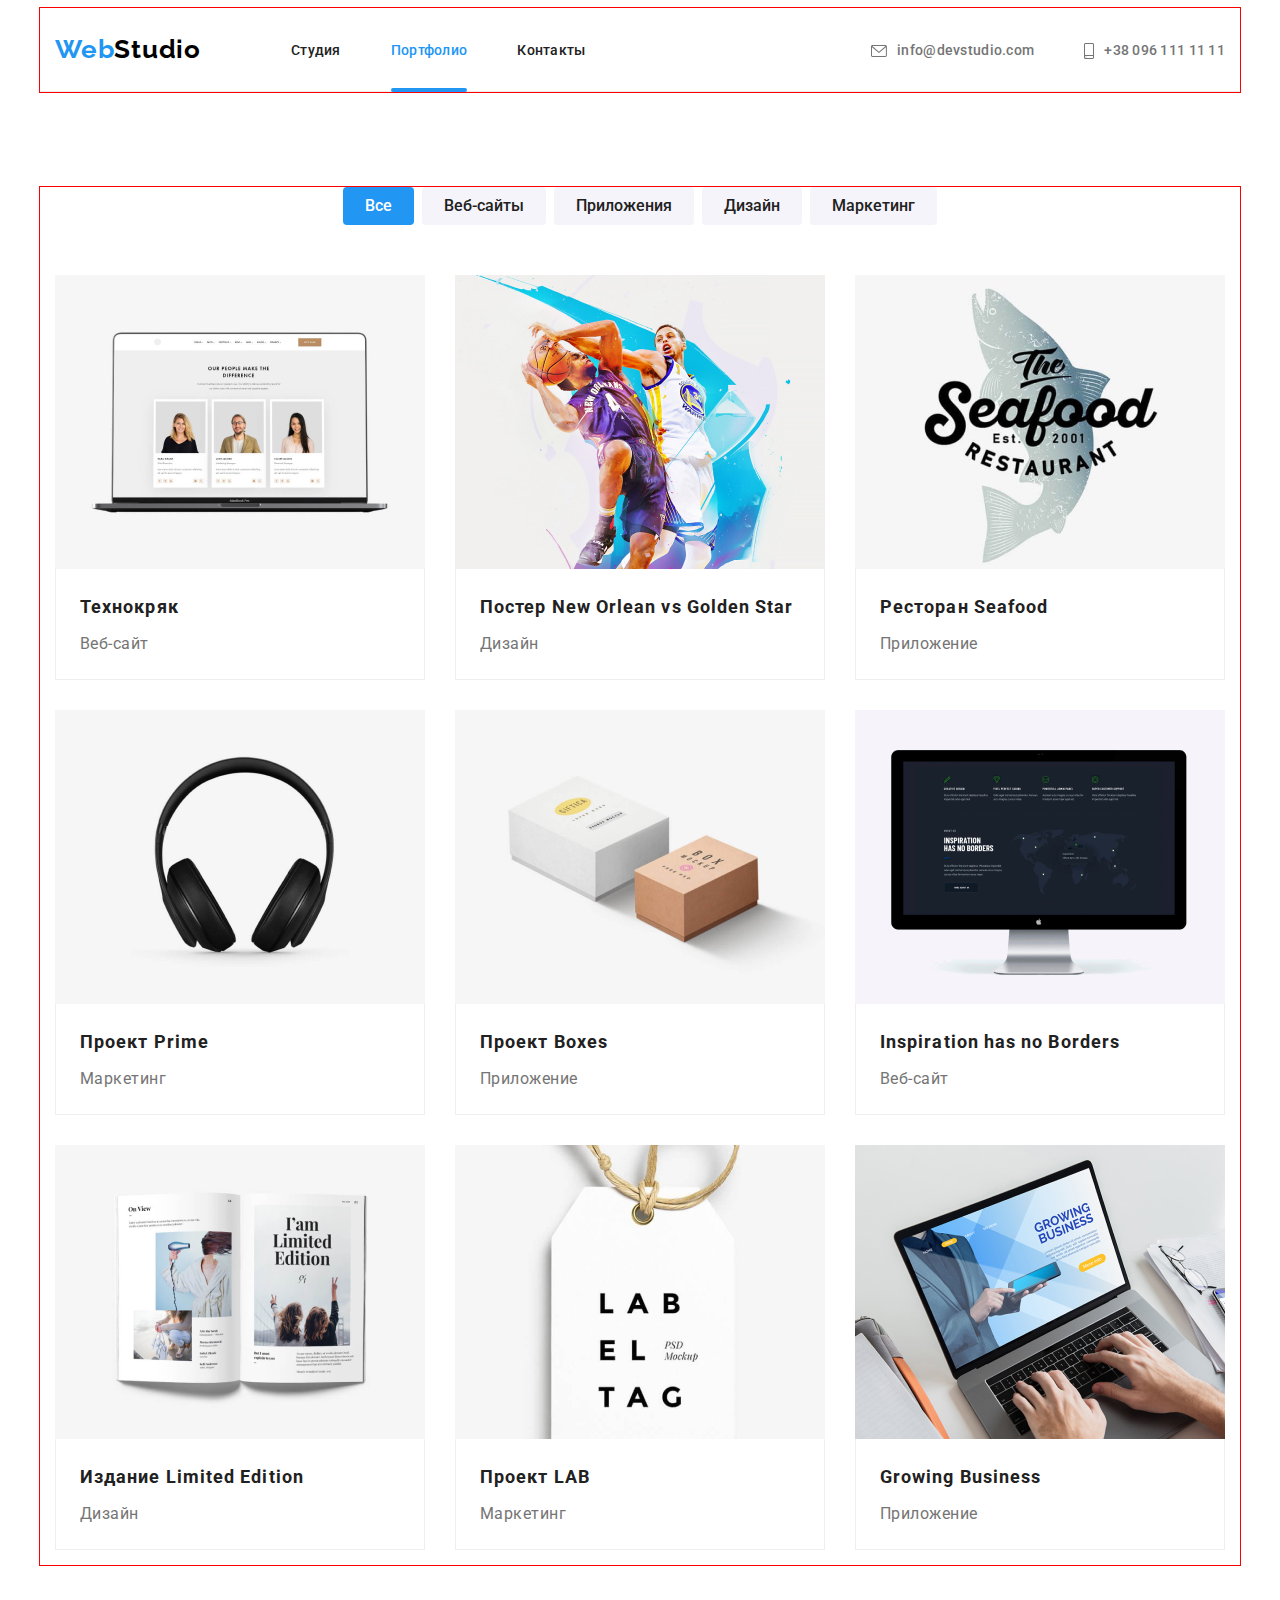
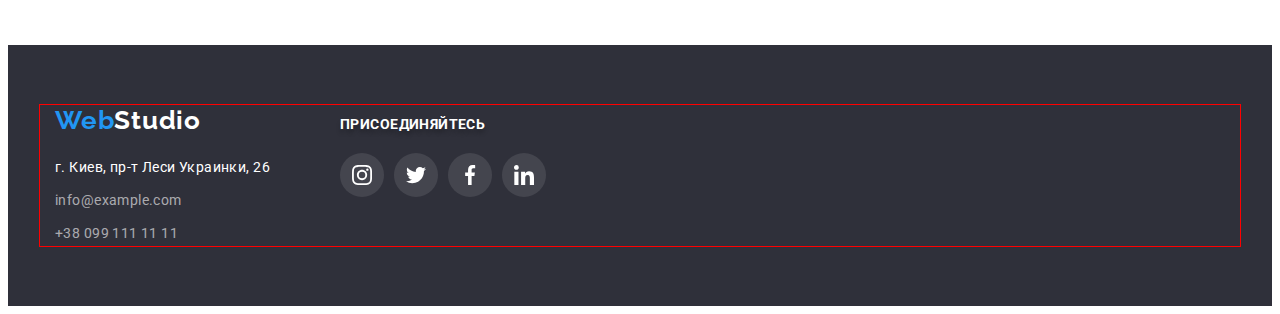
==== portfolio.html @ a7f14772 "Initial commit" ====
<!DOCTYPE html>
<html lang="ru">
  <head>
    <meta charset="UTF-8" />
    <meta http-equiv="X-UA-Compatible" content="IE=edge" />
    <meta name="viewport" content="width=device-width, initial-scale=1.0" />
    <title>Portfolio</title>
    <link rel="preconnect" href="https://fonts.googleapis.com" />
    <link rel="preconnect" href="https://fonts.gstatic.com" crossorigin />
    <link
      href="https://fonts.googleapis.com/css2?family=Raleway:wght@700&family=Roboto:wght@400;500;700;900&display=swap"
      rel="stylesheet"
    />
    <link rel="stylesheet" href="./css/styles.css" />
  </head>

  <body>
    <!-- heder -->

    <header>
      <section class="container section-flex heder-container heder-border-portfolio">
        <nav class="heder-nav section-flex">
          <a class="logo-web logo-heder link" href="./index.html"
            >Web<span class="logo-studio">Studio</span></a
          >
          <ul class="list section-flex heder-padding-one">
            <li class="heder-list-item">
              <a class="heder-link link" href="./index.html">Студия</a>
            </li>
            <li class="heder-list-item">
              <a class="heder-link link current" href="./portfolio.html">Портфолио</a>
            </li>
            <li class="heder-list-item">
              <a class="heder-link link" href="./index.html">Контакты</a>
            </li>
          </ul>
        </nav>

        <ul class="section-flex list heder-group heder-padding-one">
          <li class="heder-group-item">
            <a class="heder-contact link" href="mailito:info@devstudio.com"
              ><svg class="mail-svg" width="16" height="12">
                <use href="./images/icons.svg#icon-mail"></use></svg
              >info@devstudio.com</a
            >
          </li>
          <li class="heder-group-item">
            <a class="heder-contact link" href="tel:+380961111111"
              ><svg class="phone-svg" width="10" height="16">
                <use href="./images/icons.svg#icon-phone"></use></svg
              >+38 096 111 11 11</a
            >
          </li>
        </ul>
      </section>
    </header>

    <!-- main -->

    <main>
      <!-- portfolio -->

      <section class="section">
        <div class="container">
          <h1 class="visually-hidden">Портфолио</h1>

          <ul class="list section-flex btn-portfolio-container">
            <li class="btn-portfolio-right">
              <button class="btn btn-portfolio btn-colored" type="button">Все</button>
            </li>
            <li class="btn-portfolio-right">
              <button class="btn btn-portfolio" type="button">Веб-сайты</button>
            </li>
            <li class="btn-portfolio-right">
              <button class="btn btn-portfolio" type="button">Приложения</button>
            </li>
            <li class="btn-portfolio-right">
              <button class="btn btn-portfolio" type="button">Дизайн</button>
            </li>
            <li class="btn-portfolio-right">
              <button class="btn btn-portfolio" type="button">Маркетинг</button>
            </li>
          </ul>

          <ul class="list card-set">
            <li class="card-set-item">
              <a class="link card-border" href="">
                <div class="card-set-blur">
                  <img
                    class="portfolio-pic img"
                    src="./images/hw-2-01.jpg"
                    alt="Работающий ноутбук "
                    width="370"
                    height="294"
                  />
                  <div class="portfolio-overlay">
                    <p class="portfolio-dcrptn">
                      Ресурс предлагает комплексные предложения с разным уровнем функционала и
                      сервисов. Все это позволит посетителю получить исчерпывающие сведения о
                      компании или частном лице.
                    </p>
                  </div>
                </div>
                <div class="portfolio-border">
                  <h2 class="portfolio-h2-style">Технокряк</h2>
                  <p class="pottfolio-p-style">Веб-сайт</p>
                </div>
              </a>
            </li>

            <li class="card-set-item">
              <a class="link card-border" href="">
                <img
                  class="portfolio-pic img"
                  src="./images/hw-2-02.jpg"
                  alt="Два баскетболиста в борьбе за мячь Работающий ноутбук "
                  width="370"
                  height="294"
                />

                <div class="portfolio-border">
                  <h2 class="portfolio-h2-style">Постер New Orlean vs Golden Star</h2>
                  <p class="pottfolio-p-style">Дизайн</p>
                </div>
              </a>
            </li>

            <li class="card-set-item">
              <a class="link card-border" href="">
                <img
                  class="portfolio-pic img"
                  src="./images/hw-2-03.jpg"
                  alt="Логотип ресторана"
                  width="370"
                  height="294"
                />
                <div class="portfolio-border">
                  <h2 class="portfolio-h2-style">Ресторан Seafood</h2>
                  <p class="pottfolio-p-style">Приложение</p>
                  <span class="visually-hidden">Приложения</span>
                </div>
              </a>
            </li>

            <li class="card-set-item">
              <a class="link card-border" href="">
                <img
                  class="portfolio-pic img"
                  src="./images/hw-2-04.jpg"
                  alt="Изображение наушников"
                  width="370"
                  height="294"
                />
                <div class="portfolio-border">
                  <h2 class="portfolio-h2-style">Проект Prime</h2>
                  <p class="pottfolio-p-style">Маркетинг</p>
                  <span class="visually-hidden">Маркетинг</span>
                </div>
              </a>
            </li>

            <li class="card-set-item">
              <a class="link card-border" href="">
                <img
                  class="portfolio-pic img"
                  src="./images/hw-2-05.jpg"
                  alt="Изображение двух коробок"
                  width="370"
                  height="294"
                />
                <div class="portfolio-border">
                  <h2 class="portfolio-h2-style">Проект Boxes</h2>
                  <p class="pottfolio-p-style">Приложение</p>
                  <span class="visually-hidden">Приложения</span>
                </div>
              </a>
            </li>

            <li class="card-set-item">
              <a class="link card-border" href="">
                <img
                  class="portfolio-pic img"
                  src="./images/hw-2-06.jpg"
                  alt="Монитор Aplle"
                  width="370"
                  height="294"
                />
                <div class="portfolio-border">
                  <h2 lang="en" class="portfolio-h2-style">Inspiration has no Borders</h2>
                  <p class="pottfolio-p-style">Веб-сайт</p>
                  <span class="visually-hidden">Веб-сайты</span>
                </div>
              </a>
            </li>

            <li class="card-set-item">
              <a class="link card-border" href="">
                <img
                  class="portfolio-pic img"
                  src="./images/hw-2-07.jpg"
                  alt="Разворот журнала"
                  width="370"
                  height="294"
                />
                <div class="portfolio-border">
                  <h2 class="portfolio-h2-style">Издание Limited Edition</h2>
                  <p class="pottfolio-p-style">Дизайн</p>
                  <span class="visually-hidden">Дизайн</span>
                </div>
              </a>
            </li>

            <li class="card-set-item">
              <a class="link card-border" href="">
                <img
                  class="portfolio-pic img"
                  src="./images/hw-2-08.jpg"
                  alt="Изображение этикетки LAB"
                  width="370"
                  height="294"
                />
                <div class="portfolio-border">
                  <h2 class="portfolio-h2-style">Проект LAB</h2>
                  <p class="pottfolio-p-style">Маркетинг</p>
                  <span class="visually-hidden">Маркетинг</span>
                </div>
              </a>
            </li>

            <li class="card-set-item">
              <a class="link card-border" href="">
                <img
                  class="portfolio-pic img"
                  src="./images/hw-2-09.jpg"
                  alt="Работа в приложении Growing Business на ноутбуке"
                  width="370"
                  height="294"
                />
                <div class="portfolio-border">
                  <h2 lang="en" class="portfolio-h2-style">Growing Business</h2>
                  <p class="pottfolio-p-style">Приложение</p>
                  <span class="visually-hidden">Приложения</span>
                </div>
              </a>
            </li>
          </ul>
        </div>
      </section>
    </main>

    <!-- footer -->

    <footer class="footer-background">
      <div class="container section-flex footer-address-flex">
        <div class="footer-adress-contact">
          <div class="footer-logo">
            <a class="logo-web link" href="./index.html"
              >Web<span class="footer-logo-studio">Studio</span></a
            >
          </div>

          <ul class="list">
            <li class="address-item">
              <address>
                <a
                  class="footer-address link"
                  href="https://goo.gl/maps/yNYyYPv2zE2rzLxP9"
                  target="_blank"
                  rel="noopener noreferrer"
                  >г. Киев, пр-т Леси Украинки, 26</a
                >
              </address>
            </li>
            <li class="address-item">
              <a class="footer-contact link" href="mailito:info@example.com">info@example.com</a>
            </li>
            <li class="address-item">
              <a class="footer-contact link" href="tel:+380991111111">+38 099 111 11 11</a>
            </li>
          </ul>
        </div>

        <div class="footer-media">
          <h3 class="footer-h3">присоединяйтесь</h3>

          <ul class="footer-media-list list">
            <li class="footer-media-item">
              <a
                class="footer-media-link link"
                href=""
                target="_blank"
                rel="noopener noreferrer"
                aria-label="instagram"
              >
                <svg class="footer-media-icon" width="20" height="20">
                  <use href="./images/icons.svg#icon-instagram-01"></use></svg
              ></a>
            </li>
            <li class="footer-media-item">
              <a
                class="footer-media-link link"
                href=""
                target="_blank"
                rel="noopener noreferrer"
                aria-label="twitter"
              >
                <svg class="footer-media-icon" width="20" height="20">
                  <use href="./images/icons.svg#icon-twitter-02"></use></svg
              ></a>
            </li>
            <li class="footer-media-item">
              <a
                class="footer-media-link link"
                href=""
                target="_blank"
                rel="noopener noreferrer"
                aria-label="facebook"
              >
                <svg class="footer-media-icon" width="20" height="20">
                  <use href="./images/icons.svg#icon-facebook-03"></use></svg
              ></a>
            </li>
            <li class="footer-media-item">
              <a
                class="footer-media-link link"
                href=""
                target="_blank"
                rel="noopener noreferrer"
                aria-label="linkedin"
              >
                <svg class="footer-media-icon" width="20" height="20">
                  <use href="./images/icons.svg#icon-linkedin-04"></use></svg
              ></a>
            </li>
          </ul>
        </div>
      </div>
    </footer>
  </body>
</html>
---- css/styles.css ----
:root { 

/* fonts */

--main-font: "Roboto", sans-serif;
--secondary-font: "Raleway";

   


/* text color */

--accent-txt-color: #2196F3;
--txt-black: #000000;
--txt-white: #FFFFFF;
--txt-deep-grey: #212121;
--txt-light-gray: #F5F4FA;
--txt-gray: #757575 ;
--txt-gray-glass: rgba(255, 255, 255, 0.6);

/* bg color */

--heder-footer: #2F303A;

/* others */

--items: 3;
--indent: 30px;

--anmtn-slow: 250ms cubic-bezier(0.4, 0, 0.2, 1);
    
}

body
 {
    font-family: var(--main-font);
    font-size: 16px;
    letter-spacing: 0.03em;
    color: var(--txt-gray);
    background-color: #FFFFFF;
}

/* resrt */

html {
    box-sizing: border-box;
}

*,
*::after,
*::before {
    box-sizing: inherit;
}
h1,
h2,
h3,
h4,
p,
img {
    margin: 0;
}


 

.img {
    display: block;
    max-width: 100%;
    margin: 0;
    height: auto;
    
}


/* comon styles start */

.no-scroll {
    overflow: hidden;
}


.section {
    padding-top: 95px;
    padding-bottom: 95px;
}

.container {
    width: 1200px;
    padding-left: 15px;
    padding-right: 15px;
    margin-left: auto;
    margin-right: auto;
    outline: 1px solid red;
}

.section-flex {
    display: flex;
}

.visually-hidden {
    position: absolute;
    width: 1px;
    height: 1px;
    margin: -1px;
    border: 0;
    padding: 0;

    white-space: nowrap;
    clip-path: inset(100%);
    clip: rect(0 0 0 0);
    overflow: hidden;
}

.link {
    text-decoration: none;
}

.list {
    list-style: none;
    margin: 0;
    padding: 0;
}
 
.logo-web {
    font-family: var(--secondary-font);
    font-weight: 700;
    font-size: 26px;
    line-height: 1.19;
    letter-spacing: 0.03em;
    color: var(--accent-txt-color)}

.btn {
    font-size: 16px;
    text-align: center;
    cursor: pointer;
    border-radius: 4px;
    border: 0px;
}
 

/* сетка flex */

.card-set {
    display: flex;
    flex-wrap: wrap;
    margin: calc((-1 * var(--indent)) / 2);
}

.card-set-item {
    flex-basis: calc((100% - (var(--indent)) * var(--items)) / var(--items));
    margin: calc((var(--indent)) / 2);
}


/* comon styles end */




/* heder */

.heder-container {
    align-items: center;
    }
    
.heder-border-one {
    border-bottom: 1px solid #ECECEC;
    margin-bottom: 5px;
    }

.heder-border-portfolio {
    border-bottom: 1px solid #ECECEC;
    
   
    
}
   

.heder-nav {
    align-items: center;
}

.logo-heder {
    margin-right: 90px;

}

.logo-studio {
    color: var(--txt-black);}



.heder-list-item:not(:last-child) {
    margin-right: 50px;}


.heder-link {   
    font-weight: 500;
    font-size: 14px;
    line-height: 1.14;
    letter-spacing: 0.02em;
    color: var(--txt-deep-grey);
    padding-top: 32px;
    padding-bottom: 32px;
    transition: color, var(--anmtn-slow)
    
}

.current {
    position: relative;
    
}



.current:after {
 content: "";
 position: absolute;
 left: 0;
 width: 100%;
 height: 4px;
 background-color: var(--accent-txt-color);
 border-radius: 2px;
 bottom: -2px;
 
}

.heder-padding-one {
    
    padding-top: 32px;
    padding-bottom: 32px;
}

.heder-padding-portfolio {
    padding-top: 32px;
    padding-bottom: 31px;}

.heder-group  { 
    
    margin-left: auto;
    }
.heder-group-item:not(:last-child) {
    margin-right:  50px;
}

.heder-contact {
    font-weight: 500;
    font-size: 14px;
    line-height: 1.14;
    letter-spacing: 0.02em;
    color: var(--txt-gray);
    transition: color, var(--anmtn-slow)
    }

.heder-contact:hover,
.heder-contact:focus,
.heder-link:hover,
.heder-link:focus,
.mail-svg:hover,
.phone-svg:hover,
.mail-svg:focus,
.phone-svg:focus,
.current {color: var(--accent-txt-color);
}


.mail-svg,
.phone-svg {
    display: inline-block;
    vertical-align: middle;    
    margin-right: 10px;
    fill: currentColor;
    
}


/* main */




/* main-one */

.hero-background {
    max-width: 1600px;
    margin-right: auto;
    margin-left: auto;
    background-image: linear-gradient(rgba(47, 48, 58, 0.4),rgba(47, 48, 58, 0.4)),
     url(../images/hw-04-background.jpg);
    background-repeat: no-repeat;
    background-position: center;
    background-size: cover;
    padding: 200px 0;
}

.hero-center {
    text-align: center;}
    

.section-one-h1 { 
    
    font-weight: 900;
    font-size: 44px;
    line-height: 1.36;
    width: 695px;
    letter-spacing: 0.06em;
    text-transform: uppercase;
    color: var(--txt-white);
    margin-right: auto;
    margin-left: auto;
    margin-bottom: 30px;
}


.btn-one {
    font-weight: 700;
    line-height: 1.88;
    letter-spacing: 0.06em; 
    color: var(--txt-white);
    background-color: var(--accent-txt-color);
    padding: 10px 30px;
    transition: color var(--anmtn-slow), background-color var(--anmtn-slow);
}


.btn-one:hover,
.btn-one:focus,
.btn-one:active {
    color: var(--txt-deep-grey);
    background-color: var(--txt-light-gray);
}

.section-one-h2 {
    
    font-size: 36px;
    line-height: 1.17;
    text-align: center;
    color: var(--txt-deep-grey);
    margin-bottom: 50px;
}



.best-icon-border {
    display: flex;
    align-items: center;
    justify-content: center;
    height: 120px;
    background-color: #F5F4FA;
    border-radius: 4px;
    
}

.section-one-h3-best {
    
    font-size: 14px;
    line-height: 1.14;
     text-transform: uppercase;
    color: var(--txt-deep-grey);
    margin-top: 30px;
    margin-bottom: 7px;}
    
.section-one-p-best {
    font-size: 14px;
    line-height: 1.71;
    
}
.best-list {
   
    --items: 4;
}

.wrk-pic-bckgrnd {
    position: relative;
    
    
}

.wrk-txt-bckgrnd {
    display: flex;
    font-size: 14px;
    line-height: 1.14;
    text-transform: uppercase;
    color: var(--txt-white);
    background-color: rgba(47, 48, 58, 0.8);
    position: absolute;
    bottom: 0;
    right: 0;
    width: 100%;
    height: 70px;
    justify-content: center;
    align-items: center;
    
    
}





.banda-background {
    background-color: #F5F4FA;
    
}

.section-top {
    padding-top: 0;}

.banda-border {
    padding: 0px 0px;
    border: 1px solid #EEEEEE;
    background-color: #FFFFFF;;
    border-top: none;
    box-shadow: 0px 1px 3px rgba(0, 0, 0, 0.12), 0px 1px 1px rgba(0, 0, 0, 0.14), 0px 2px 1px rgba(0, 0, 0, 0.2);
    border-radius: 0px 0px 4px 4px;

}

.section-one-h3-banda {
    
    font-weight: 500;
    line-height: 1.19;
    /* identical to box height */
    text-align: center;
    color: var(--txt-deep-grey);
    padding-top: 30px;
    }

.section-one-p-banda {
    
    line-height: 1.19;
    /* identical to box height */
    text-align: center;
    padding-top: 10px;
    
    } 

.social-media {
    display: flex;
    justify-content: center;
    padding-top: 16px;
    padding-bottom: 30px;
}    

.social-media-item:not(:last-child) {
    margin-right: 10px;

}


.social-media-link {
    display: flex;
    align-items: center;
    justify-content: center;
    width: 44px;
    height: 44px;
    background-color: white;
    border-radius: 50%;
    color: #AFB1B8;
    transition: color var(--anmtn-slow), background-color var(--anmtn-slow);

}

.social-media-link:hover, 
.social-media-link:focus  {
    color: var(--txt-white);
    background-color:  #2196F3;
}

.social-media-icon {
    fill: currentColor;
}


.banda-list {
    --items: 4;
}

.clients-list { 
    display: flex;
    justify-content: center;
    --items: 6;
}

.clients-link {
    display: flex;
    align-items: center;
    justify-content: center;
    height: 92px;
    color: #AFB1B8;
    border: 1px solid #AFB1B8;
    border-radius: 4px;
    transition: color var(--anmtn-slow), border var(--anmtn-slow) ;
}


.clients-link:hover,
.clients-link:focus {
    color: #2196F3;
    border: 1px solid #2196F3;
    
}


        .clients-icon {
fill: currentColor;
}



/* main-portfolio */  



.btn-portfolio-container {
        align-items: center;
        justify-content: center;
        margin-bottom: 50px;
        
      }

.btn-portfolio {
        padding: 6px 22px;
        font-family: inherit;
        font-weight: 500;
        line-height: 1.62;
        color: var(--txt-deep-grey);
        background-color: transparent;
        background-color: var(--txt-light-gray);
        transition: color, var(--anmtn-slow), background-color var(--anmtn-slow),
        box-shadow var(--anmtn-slow);
        }
.btn-portfolio-right:not(:last-child) {
    margin-right: 8px;
}

    

.btn-portfolio:hover,
.btn-portfolio:focus,
.btn-portfolio:active {
    color: var(--txt-white);
    background-color: var(--accent-txt-color);
    box-shadow: 0px 3px 1px rgba(0, 0, 0, 0.1), 0px 1px 2px rgba(0, 0, 0, 0.08), 0px 2px 2px rgba(0, 0, 0, 0.12);
    border-radius: 4px;
}


.btn-colored {
    color: var(--txt-white); 
    background-color: var(--accent-txt-color);
}


.portfolio-border {
    border: 1px solid #EEEEEE;
    border-top: none;
   }



.portfolio-h2-style {
    
    font-size: 18px;
    line-height: 2;
    letter-spacing: 0.06em;
    color: var(--txt-deep-grey);
    padding-top: 20px;
    padding-left: 24px;
    
} 



.pottfolio-p-style {
    line-height: 1.88;
    color: var(--txt-gray);
    padding-top: 4px;
    padding-bottom: 20px;
    padding-left: 24px;

}

.card-border {
    display: block;
    transition: box-shadow var(--anmtn-slow);
    
}

.card-border:hover,
.card-border:focus
 {
    box-shadow: 0px 3px 1px 
    rgba(0, 0, 0, 0.1), 0px 1px 2px 
    rgba(0, 0, 0, 0.08), 0px 2px 2px 
    rgba(0, 0, 0, 0.12);
} 

.card-set-blur {
    position: relative;
    overflow: hidden;
}

.portfolio-overlay {
    position: absolute;
    top: 0;
    left: 0;
    bottom: 0;
    transform: translateY(100%);
    display:flex;
    align-content: center;
    justify-content: center;
    padding: 63px 24px;
    background-color: rgba(33, 150, 243, 0.9);
    width: 100%;
    height: 100%;
    transition: transform var(--anmtn-slow);
    
}

.card-border:hover .portfolio-overlay{
transform: translateY(0%);
}

.portfolio-dcrptn {
    font-size: 18px;
    line-height: 1.56;
    color: var(--txt-white);
    transition: transform var(--anmtn-slow);
  }


/* footer */

.footer-background {
background-color: var(--heder-footer);
padding-top: 60px;
padding-bottom: 60px;
}

.footer-address-flex {
    align-items: baseline
}
.footer-adress-contact {
    margin-right: 70px;
}
.footer-logo {
 margin-bottom: 20px;  
}
.footer-logo-studio {
color: var(--txt-white);

}

.footer-address {
    font-size: 14px;
    line-height: 1.71;
    letter-spacing: 0.03em;
    font-style: normal;
    color: var(--txt-white);
    
}

.address-item:not(:last-child) {
    margin-bottom: 9px;
}


.footer-contact {
    font-size: 14px;
    line-height: 1.71;
    letter-spacing: 0.03em;
    color: var(--txt-gray-glass);
    transition: color, var(--anmtn-slow);
        
}

.footer-contact:hover,
.footer-contact:focus {
    color: var(--accent-txt-color);}

    



.footer-h3 {
        font-size: 14px;
        line-height: 1.14;
        letter-spacing: 0.03em;
        text-transform: uppercase;
        color: #FFFFFF;
        text-shadow: 0px 4px 4px rgba(0, 0, 0, 0.25);
        margin-bottom: 20px;
}

.footer-media-list {
    display: flex;
   
    

}


 .footer-media-link {
    
        display: flex;
        align-items: center;
        justify-content: center;
        width: 44px;
        height: 44px;
        background-color: rgba(255, 255, 255, 0.1);
        border-radius: 50%;
        color: var(--txt-white);
        transition: background-color var(--anmtn-slow);
 }
 
 .footer-media-link:hover,
 .footer-media-link:focus {
    background-color: #2196F3;
 }

 .footer-media-icon {
     fill: currentColor;
 }

 .footer-media-item:not(:last-child) {
     margin-right: 10px;
 }


 /* window */

 .backdrop {
    position: fixed;
    top: 0;
    left: 0;
    width: 100%;
    height: 70%;
    z-index: 1000;
    background-color: rgba(0, 0, 0, 0.2);
    opacity: 1;
    visibility: visible;
    pointer-events: initial;
    transition: opacity var(--anmtn-slow), visibility var(--anmtn-slow);


 }
 .backdrop.is-hidden {
    opacity: 0;
    visibility: hidden;
    pointer-events: none;

 }

 .modal {
    position: absolute;
    top: 50%;
    left: 50%;
    transform: translate(-50%, -50%);
    min-width: 528px;
    min-height: 581px;
    background-color: var(--txt-white);
    border-radius: 4px;
    box-shadow:
     0px 1px 3px rgba(0, 0, 0, 0.12),
     0px 1px 1px rgba(0, 0, 0, 0.14),
     0px 2px 1px rgba(0, 0, 0, 0.2);
    
 }

 .modal-close-btn {
    position: absolute;
    top: 0;
    right: 0;
    width: 30px;
    height: 30px;
    transform: translate(-8px, 8px);
    background-color: var(--txt-white);
    border-radius: 50% ;
    border: 1px solid rgba(0, 0, 0, 0.1);
    display: flex;
    justify-content: center;
    align-items: center;
    cursor: pointer;
    



 }
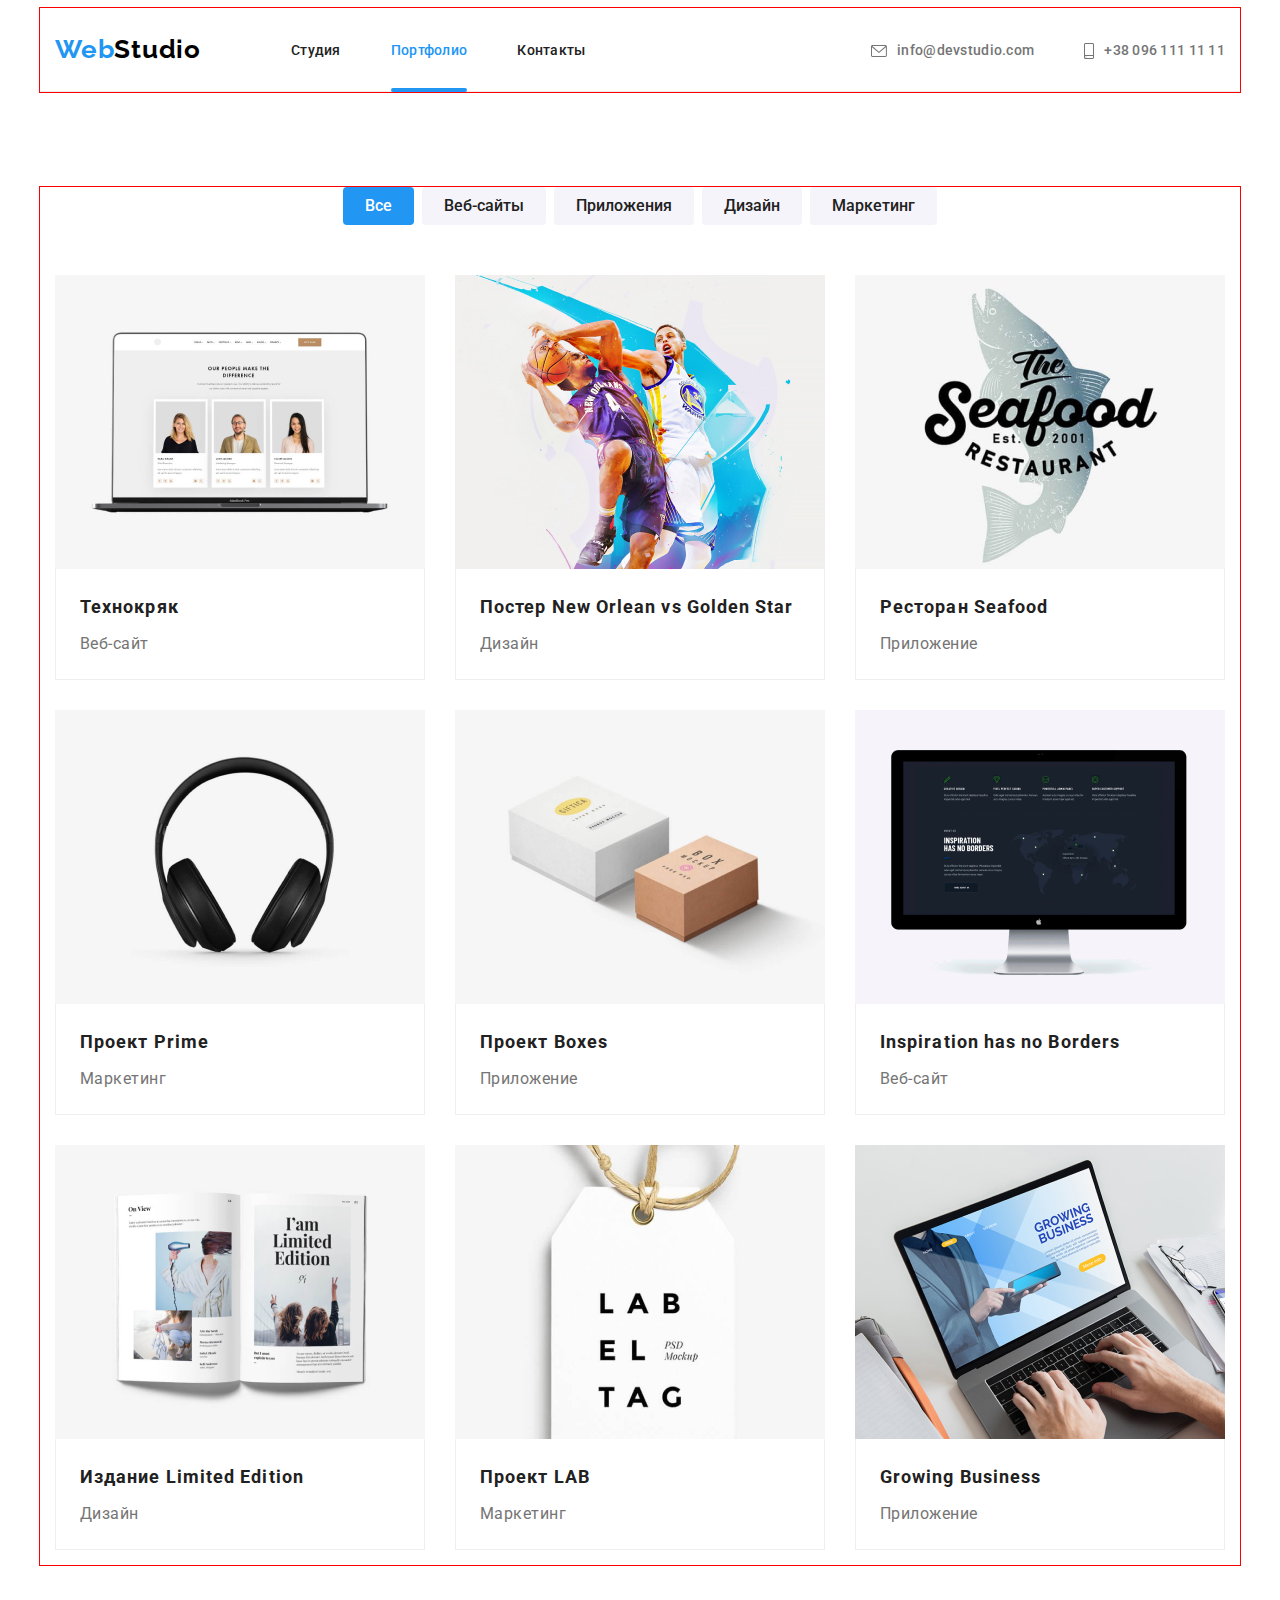
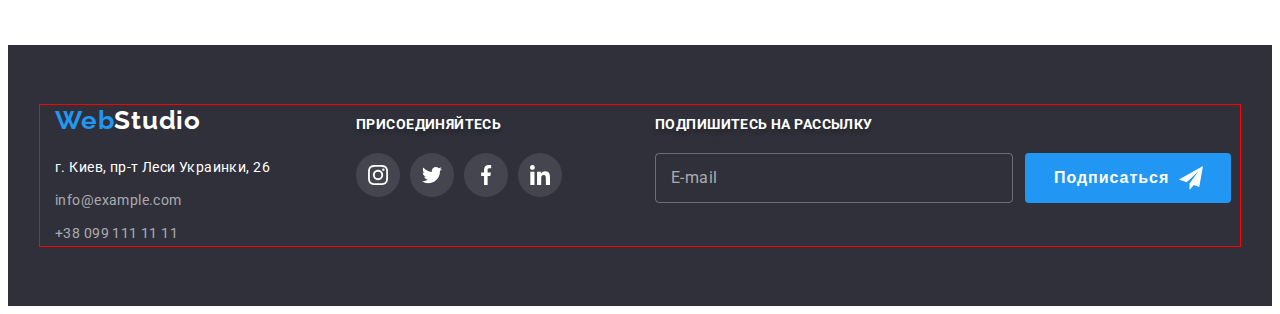
==== commit 8d96ae50: "hw-06-01" ====
--- a/portfolio.html
+++ b/portfolio.html
@@ -334,6 +334,23 @@
             </li>
           </ul>
         </div>
+        <div class="footer-sub">
+          <h3 class="footer-h3">Подпишитесь на рассылку</h3>
+          <form action="" autocomplete="on">
+            <div class="sub">
+              <label for="" class="footer-email">
+                <input class="sub-input" type="email" name="user-email" placeholder=" " required />
+                <span class="footer-sub-text">E-mail</span></label
+              >
+              <button type="submit" class="btn btn-sub">
+                Подписаться
+                <svg class="svg-btn" width="24" height="24">
+                  <use href="./images/icons.svg#icon-samolet-06"></use>
+                </svg>
+              </button>
+            </div>
+          </form>
+        </div>
       </div>
     </footer>
   </body>
--- a/css/styles.css
+++ b/css/styles.css
@@ -632,6 +632,8 @@
 
 /* footer */
 
+/* footer-address */
+
 .footer-background {
 background-color: var(--heder-footer);
 padding-top: 60px;
@@ -642,6 +644,7 @@
     align-items: baseline
 }
 .footer-adress-contact {
+    min-width: 231px;
     margin-right: 70px;
 }
 .footer-logo {
@@ -658,6 +661,7 @@
     letter-spacing: 0.03em;
     font-style: normal;
     color: var(--txt-white);
+   
     
 }
 
@@ -679,9 +683,12 @@
 .footer-contact:focus {
     color: var(--accent-txt-color);}
 
-    
-
-
+ 
+    /* footer-соц-сети */
+
+.footer-media {
+    margin-right: 93px;
+}
 
 .footer-h3 {
         font-size: 14px;
@@ -695,11 +702,7 @@
 
 .footer-media-list {
     display: flex;
-   
-    
-
-}
-
+ }
 
  .footer-media-link {
     
@@ -728,7 +731,90 @@
  }
 
 
- /* window */
+
+/* footer рассылка */
+
+.sub {
+    position: relative;
+    display: flex;
+    align-items: center;
+    text-align: center;
+    gap: 12px;
+}
+
+
+ .btn-sub {
+    font-weight: 700;
+    line-height: 1.88;
+    letter-spacing: 0.06em;
+    padding: 10px 62px 10px 29px;
+    color: var(--txt-white);
+    background-color: var(--accent-txt-color);
+    transition: background-color var(--anmtn-slow);
+    
+ }
+
+ .svg-btn {
+    position: absolute;
+    top: 50%;
+    transform: translateY(-50%);
+    margin-left: 10px;
+    fill: currentColor;
+ }
+
+ .btn-sub:hover,
+ .btn-sub:focus {
+    background-color: #188CE8;
+ }
+
+ .footer-sub-text {
+    position: absolute;
+    top: 50%;
+    transform: translateY(-50%);
+    left: 16px;
+    line-height: 1.25;
+    color: rgba(255, 255, 255, 0.6);
+    transition: transform var(--anmtn-slow), color var(--anmtn-slow);
+    
+ }
+ 
+
+
+.footer-email {
+    width: 358px;
+    display: block;}
+
+
+.sub-input {
+    width: 100%;
+    height: 50px;
+    background-color: transparent;
+    border: none;
+    line-height: 1.25;
+    color:var(--txt-light-gray);
+    padding-left: 13px;
+    padding-right: 5px;
+    border: 1px solid rgba(255, 255, 255, 0.3);
+    border-radius: 4px;
+    outline: transparent;
+    transition: border-color var(--anmtn-slow);
+    
+}
+.sub-input:focus,
+.sub-input:not(:placeholder-shown) {
+    border-color: var(--accent-txt-color);
+}
+
+.sub-input:focus + .footer-sub-text, 
+.sub-input:not(:placeholder-shown) + .footer-sub-text{
+    transform: translateX(-21px) scale(0.6);
+    transform-origin: bottom; 
+    left;
+    color: var(--accent-txt-color);
+}
+
+
+ /* modal styles */
 
  .backdrop {
     position: fixed;
@@ -757,8 +843,9 @@
     top: 50%;
     left: 50%;
     transform: translate(-50%, -50%);
-    min-width: 528px;
-    min-height: 581px;
+    width: 528px;
+    height: 581px;
+    padding: 40px 37px;
     background-color: var(--txt-white);
     border-radius: 4px;
     box-shadow:
@@ -782,8 +869,192 @@
     justify-content: center;
     align-items: center;
     cursor: pointer;
-    
-
-
-
- }+    transition: color var(--anmtn-slow);
+    }
+.modal-close-btn:hover,
+.modal-close-btn:focus {
+    color: var(--accent-txt-color);
+    }
+
+    .modal-btn-icon {
+    fill: currentColor;
+    }
+
+    /* modal form styles */
+
+
+    .win-strong {
+        display: flex;
+        justify-content: center;
+            font-weight: 700;
+            font-size: 20px;
+            line-height: 1.15;
+            text-align: center;
+            letter-spacing: 0.03em;
+            color: var(--txt-deep-grey);
+            margin-bottom: 30px;
+            
+
+}
+    .form-stls {
+
+        display: flex;
+        flex-direction: column;
+        
+        
+    }
+    
+    .modal-form-item {
+        display: block;
+        width: 100%;
+        height: 100%;
+        position: relative;
+    }
+    .modal-form-item:not(:last-child ) {
+        margin-bottom: 28px;
+    }
+    .modal-form-txt {
+        font-size: 12px;
+        line-height: 1.17;
+        letter-spacing: 0.01em;
+        color: var(--txt-gray); 
+        position: absolute;
+        transform: translateY(-16px);
+
+    }
+
+    .modal-form-input {
+        width: 448px;
+        height: 40px;
+        background-color: transparent;
+        border: none;
+        line-height: 1.25;
+        color: var(--txt-deep-grey);
+        padding-left: 42px;
+        padding-right: 5px;
+        border: 1px solid rgba(33, 33, 33, 0.2);;
+        border-radius: 4px;
+        outline: transparent;
+        transition: border-color var(--anmtn-slow);
+    }
+
+    .modal-form-input:focus,
+    .modal-form-input:not(:placeholder-shown) {
+            border-color: var(--accent-txt-color);
+    } 
+    
+        .modal-form-icon {
+            position: absolute;
+            top: 50%;
+            transform: translateY(-50%);
+            left: 12px;
+            fill: var(--txt-deep-grey);
+            transition: fill var(--anmtn-slow);
+        }
+    
+        
+    .modal-form-input:focus + .modal-form-icon,
+    .modal-form-input:not(:placeholder-shown) +.modal-form-icon {fill: var(--accent-txt-color);}
+    
+             
+   
+
+    .modal-form-feedback {
+        width: 448px;
+        height: 120px;
+        background-color: transparent;
+        border: none;
+        font-size: 12px;
+        line-height: 1.17;
+        letter-spacing: 0.01em;
+        color: var(--txt-deep-grey);
+        padding: 12px 16px;
+        border: 1px solid rgba(33, 33, 33, 0.2);
+        border-radius: 4px;
+        outline: transparent;
+        transition: border-color var(--anmtn-slow);
+    }
+
+        .modal-form-feedback::placeholder {
+            font-size: 12px;
+            line-height: 1.17;
+            letter-spacing: 0.01em;
+            color: rgba(117, 117, 117, 0.5);
+
+        }
+    .modal-form-feedback:focus {
+        border-color: var(--accent-txt-color) ;
+    } 
+
+    
+        
+    .user-chek {
+        display: flex;
+        align-items: center;
+        justify-content: center;
+        margin-top: 20px;
+        margin-bottom: 30px;
+    }
+
+    .user-chek-agreement {
+        
+            font-size: 14px;
+            line-height: 1.71;
+            letter-spacing: 0.03em;
+            color: var(--txt-gray);
+            margin-left: 7px;
+            user-select: none;
+
+    }
+
+    .user-chek-custom {
+        display: inline-flex;
+        align-items: center;
+        justify-content: center;
+        width: 16px; height: 15px;
+        outline: 2px solid var(--txt-deep-grey);
+        outline-offset: -2px;
+        border-radius: 2px ;
+        transition: background-color var(--anmtn-slow), outline var(--anmtn-slow), box-shadow var(--anmtn-slow);
+
+    }
+
+    .user-chek-icon {
+        fill: var(--txt-white);
+    }
+
+    .user-chek-input:focus + .user-chek-custom {
+        
+        box-shadow: 0px 4px 4px rgba(0, 0, 0, 0.25);
+    }
+
+    .user-chek-input:checked + .user-chek-custom {
+        background-color: var(--accent-txt-color);
+        outline: var(--accent-txt-color);
+    }
+
+    .user-chek-agreement-color {
+        color: var(--accent-txt-color);
+    }
+     .btn-chek-centr {
+        display:flex;
+        align-items: center;
+        justify-content: center;
+        
+     }
+    .btn-chek {
+        font-weight: 700;
+        font-size: 16px;
+        line-height: 1.88;
+        letter-spacing: 0.06em;
+        padding: 10px 55px;
+        color: var(--txt-white);
+        background-color: var(--accent-txt-color);
+        box-shadow: 0px 4px 4px rgba(0, 0, 0, 0.15);
+        transition: background-color var(--anmtn-slow);
+    }
+
+    .btn-chek:hover,
+    .btn-chek:focus {
+        background-color:#188CE8;
+    }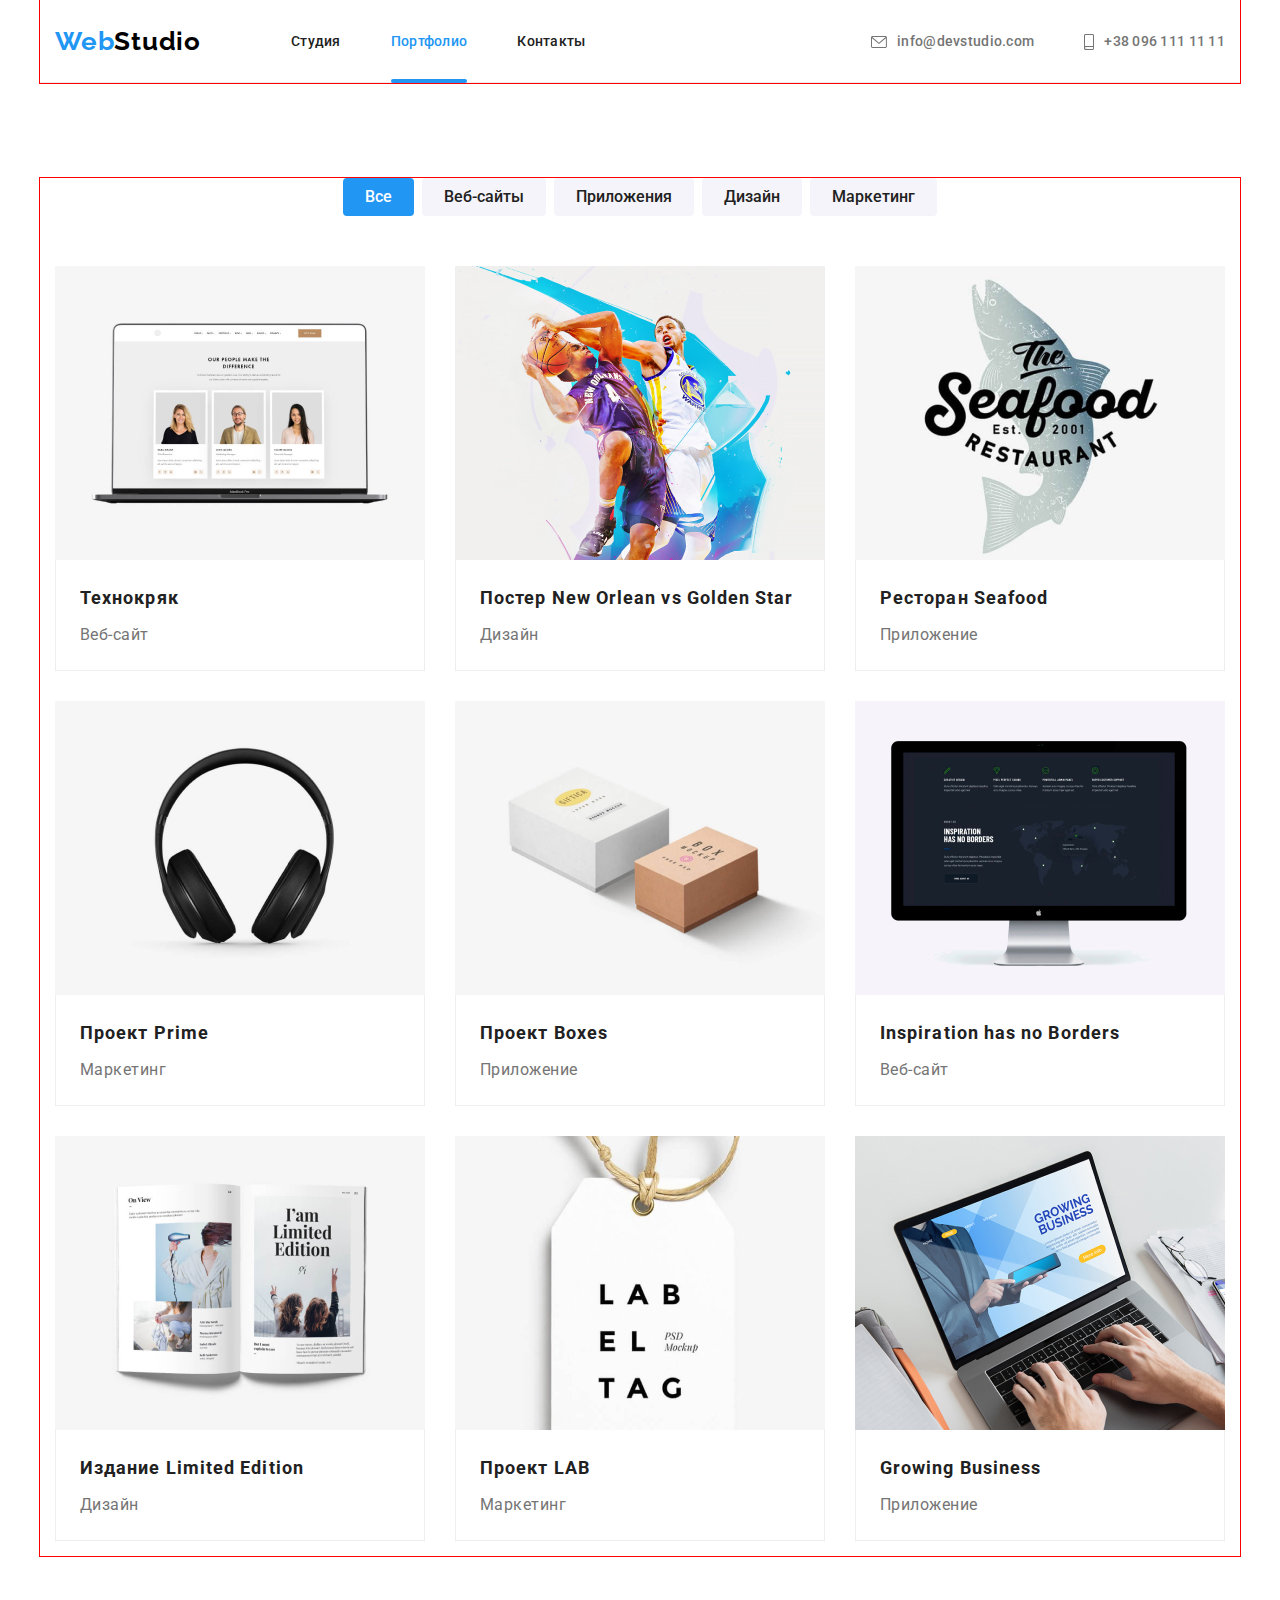
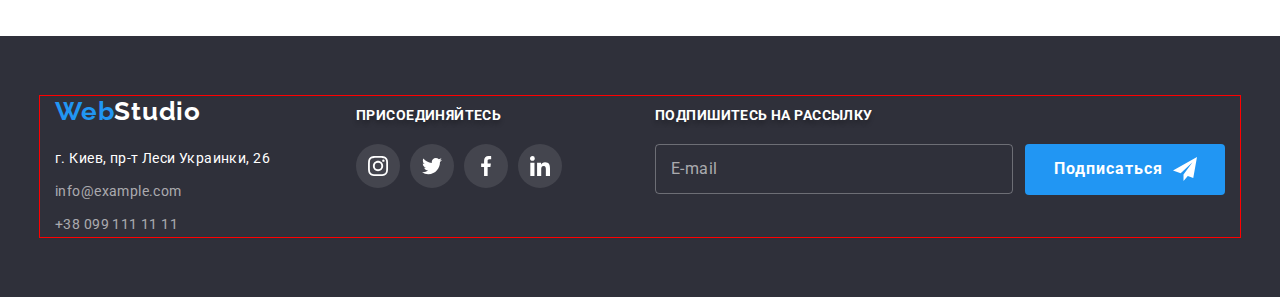
==== commit 9db4d257: "hw-06-full" ====
--- a/portfolio.html
+++ b/portfolio.html
@@ -1,357 +1,372 @@
 <!DOCTYPE html>
 <html lang="ru">
-  <head>
-    <meta charset="UTF-8" />
-    <meta http-equiv="X-UA-Compatible" content="IE=edge" />
-    <meta name="viewport" content="width=device-width, initial-scale=1.0" />
-    <title>Portfolio</title>
-    <link rel="preconnect" href="https://fonts.googleapis.com" />
-    <link rel="preconnect" href="https://fonts.gstatic.com" crossorigin />
-    <link
-      href="https://fonts.googleapis.com/css2?family=Raleway:wght@700&family=Roboto:wght@400;500;700;900&display=swap"
-      rel="stylesheet"
-    />
-    <link rel="stylesheet" href="./css/styles.css" />
-  </head>
-
-  <body>
-    <!-- heder -->
-
-    <header>
-      <section class="container section-flex heder-container heder-border-portfolio">
-        <nav class="heder-nav section-flex">
-          <a class="logo-web logo-heder link" href="./index.html"
-            >Web<span class="logo-studio">Studio</span></a
-          >
-          <ul class="list section-flex heder-padding-one">
-            <li class="heder-list-item">
-              <a class="heder-link link" href="./index.html">Студия</a>
-            </li>
-            <li class="heder-list-item">
-              <a class="heder-link link current" href="./portfolio.html">Портфолио</a>
-            </li>
-            <li class="heder-list-item">
-              <a class="heder-link link" href="./index.html">Контакты</a>
-            </li>
-          </ul>
-        </nav>
-
-        <ul class="section-flex list heder-group heder-padding-one">
-          <li class="heder-group-item">
-            <a class="heder-contact link" href="mailito:info@devstudio.com"
-              ><svg class="mail-svg" width="16" height="12">
-                <use href="./images/icons.svg#icon-mail"></use></svg
-              >info@devstudio.com</a
-            >
-          </li>
-          <li class="heder-group-item">
-            <a class="heder-contact link" href="tel:+380961111111"
-              ><svg class="phone-svg" width="10" height="16">
-                <use href="./images/icons.svg#icon-phone"></use></svg
-              >+38 096 111 11 11</a
-            >
-          </li>
-        </ul>
-      </section>
-    </header>
-
-    <!-- main -->
-
-    <main>
-      <!-- portfolio -->
-
-      <section class="section">
-        <div class="container">
-          <h1 class="visually-hidden">Портфолио</h1>
-
-          <ul class="list section-flex btn-portfolio-container">
-            <li class="btn-portfolio-right">
-              <button class="btn btn-portfolio btn-colored" type="button">Все</button>
-            </li>
-            <li class="btn-portfolio-right">
-              <button class="btn btn-portfolio" type="button">Веб-сайты</button>
-            </li>
-            <li class="btn-portfolio-right">
-              <button class="btn btn-portfolio" type="button">Приложения</button>
-            </li>
-            <li class="btn-portfolio-right">
-              <button class="btn btn-portfolio" type="button">Дизайн</button>
-            </li>
-            <li class="btn-portfolio-right">
-              <button class="btn btn-portfolio" type="button">Маркетинг</button>
-            </li>
-          </ul>
-
-          <ul class="list card-set">
-            <li class="card-set-item">
-              <a class="link card-border" href="">
-                <div class="card-set-blur">
-                  <img
-                    class="portfolio-pic img"
-                    src="./images/hw-2-01.jpg"
-                    alt="Работающий ноутбук "
-                    width="370"
-                    height="294"
-                  />
-                  <div class="portfolio-overlay">
-                    <p class="portfolio-dcrptn">
-                      Ресурс предлагает комплексные предложения с разным уровнем функционала и
-                      сервисов. Все это позволит посетителю получить исчерпывающие сведения о
-                      компании или частном лице.
-                    </p>
-                  </div>
-                </div>
-                <div class="portfolio-border">
-                  <h2 class="portfolio-h2-style">Технокряк</h2>
-                  <p class="pottfolio-p-style">Веб-сайт</p>
-                </div>
-              </a>
-            </li>
-
-            <li class="card-set-item">
-              <a class="link card-border" href="">
-                <img
-                  class="portfolio-pic img"
-                  src="./images/hw-2-02.jpg"
-                  alt="Два баскетболиста в борьбе за мячь Работающий ноутбук "
-                  width="370"
-                  height="294"
-                />
-
-                <div class="portfolio-border">
-                  <h2 class="portfolio-h2-style">Постер New Orlean vs Golden Star</h2>
-                  <p class="pottfolio-p-style">Дизайн</p>
-                </div>
-              </a>
-            </li>
-
-            <li class="card-set-item">
-              <a class="link card-border" href="">
-                <img
-                  class="portfolio-pic img"
-                  src="./images/hw-2-03.jpg"
-                  alt="Логотип ресторана"
-                  width="370"
-                  height="294"
-                />
-                <div class="portfolio-border">
-                  <h2 class="portfolio-h2-style">Ресторан Seafood</h2>
-                  <p class="pottfolio-p-style">Приложение</p>
-                  <span class="visually-hidden">Приложения</span>
-                </div>
-              </a>
-            </li>
-
-            <li class="card-set-item">
-              <a class="link card-border" href="">
-                <img
-                  class="portfolio-pic img"
-                  src="./images/hw-2-04.jpg"
-                  alt="Изображение наушников"
-                  width="370"
-                  height="294"
-                />
-                <div class="portfolio-border">
-                  <h2 class="portfolio-h2-style">Проект Prime</h2>
-                  <p class="pottfolio-p-style">Маркетинг</p>
-                  <span class="visually-hidden">Маркетинг</span>
-                </div>
-              </a>
-            </li>
-
-            <li class="card-set-item">
-              <a class="link card-border" href="">
-                <img
-                  class="portfolio-pic img"
-                  src="./images/hw-2-05.jpg"
-                  alt="Изображение двух коробок"
-                  width="370"
-                  height="294"
-                />
-                <div class="portfolio-border">
-                  <h2 class="portfolio-h2-style">Проект Boxes</h2>
-                  <p class="pottfolio-p-style">Приложение</p>
-                  <span class="visually-hidden">Приложения</span>
-                </div>
-              </a>
-            </li>
-
-            <li class="card-set-item">
-              <a class="link card-border" href="">
-                <img
-                  class="portfolio-pic img"
-                  src="./images/hw-2-06.jpg"
-                  alt="Монитор Aplle"
-                  width="370"
-                  height="294"
-                />
-                <div class="portfolio-border">
-                  <h2 lang="en" class="portfolio-h2-style">Inspiration has no Borders</h2>
-                  <p class="pottfolio-p-style">Веб-сайт</p>
-                  <span class="visually-hidden">Веб-сайты</span>
-                </div>
-              </a>
-            </li>
-
-            <li class="card-set-item">
-              <a class="link card-border" href="">
-                <img
-                  class="portfolio-pic img"
-                  src="./images/hw-2-07.jpg"
-                  alt="Разворот журнала"
-                  width="370"
-                  height="294"
-                />
-                <div class="portfolio-border">
-                  <h2 class="portfolio-h2-style">Издание Limited Edition</h2>
-                  <p class="pottfolio-p-style">Дизайн</p>
-                  <span class="visually-hidden">Дизайн</span>
-                </div>
-              </a>
-            </li>
-
-            <li class="card-set-item">
-              <a class="link card-border" href="">
-                <img
-                  class="portfolio-pic img"
-                  src="./images/hw-2-08.jpg"
-                  alt="Изображение этикетки LAB"
-                  width="370"
-                  height="294"
-                />
-                <div class="portfolio-border">
-                  <h2 class="portfolio-h2-style">Проект LAB</h2>
-                  <p class="pottfolio-p-style">Маркетинг</p>
-                  <span class="visually-hidden">Маркетинг</span>
-                </div>
-              </a>
-            </li>
-
-            <li class="card-set-item">
-              <a class="link card-border" href="">
-                <img
-                  class="portfolio-pic img"
-                  src="./images/hw-2-09.jpg"
-                  alt="Работа в приложении Growing Business на ноутбуке"
-                  width="370"
-                  height="294"
-                />
-                <div class="portfolio-border">
-                  <h2 lang="en" class="portfolio-h2-style">Growing Business</h2>
-                  <p class="pottfolio-p-style">Приложение</p>
-                  <span class="visually-hidden">Приложения</span>
-                </div>
-              </a>
-            </li>
-          </ul>
-        </div>
-      </section>
-    </main>
-
-    <!-- footer -->
-
-    <footer class="footer-background">
-      <div class="container section-flex footer-address-flex">
-        <div class="footer-adress-contact">
-          <div class="footer-logo">
-            <a class="logo-web link" href="./index.html"
-              >Web<span class="footer-logo-studio">Studio</span></a
-            >
-          </div>
-
-          <ul class="list">
-            <li class="address-item">
-              <address>
-                <a
-                  class="footer-address link"
-                  href="https://goo.gl/maps/yNYyYPv2zE2rzLxP9"
-                  target="_blank"
-                  rel="noopener noreferrer"
-                  >г. Киев, пр-т Леси Украинки, 26</a
-                >
-              </address>
-            </li>
-            <li class="address-item">
-              <a class="footer-contact link" href="mailito:info@example.com">info@example.com</a>
-            </li>
-            <li class="address-item">
-              <a class="footer-contact link" href="tel:+380991111111">+38 099 111 11 11</a>
-            </li>
-          </ul>
-        </div>
-
-        <div class="footer-media">
-          <h3 class="footer-h3">присоединяйтесь</h3>
-
-          <ul class="footer-media-list list">
-            <li class="footer-media-item">
-              <a
-                class="footer-media-link link"
-                href=""
-                target="_blank"
-                rel="noopener noreferrer"
-                aria-label="instagram"
-              >
-                <svg class="footer-media-icon" width="20" height="20">
-                  <use href="./images/icons.svg#icon-instagram-01"></use></svg
-              ></a>
-            </li>
-            <li class="footer-media-item">
-              <a
-                class="footer-media-link link"
-                href=""
-                target="_blank"
-                rel="noopener noreferrer"
-                aria-label="twitter"
-              >
-                <svg class="footer-media-icon" width="20" height="20">
-                  <use href="./images/icons.svg#icon-twitter-02"></use></svg
-              ></a>
-            </li>
-            <li class="footer-media-item">
-              <a
-                class="footer-media-link link"
-                href=""
-                target="_blank"
-                rel="noopener noreferrer"
-                aria-label="facebook"
-              >
-                <svg class="footer-media-icon" width="20" height="20">
-                  <use href="./images/icons.svg#icon-facebook-03"></use></svg
-              ></a>
-            </li>
-            <li class="footer-media-item">
-              <a
-                class="footer-media-link link"
-                href=""
-                target="_blank"
-                rel="noopener noreferrer"
-                aria-label="linkedin"
-              >
-                <svg class="footer-media-icon" width="20" height="20">
-                  <use href="./images/icons.svg#icon-linkedin-04"></use></svg
-              ></a>
-            </li>
-          </ul>
-        </div>
-        <div class="footer-sub">
-          <h3 class="footer-h3">Подпишитесь на рассылку</h3>
-          <form action="" autocomplete="on">
-            <div class="sub">
-              <label for="" class="footer-email">
-                <input class="sub-input" type="email" name="user-email" placeholder=" " required />
-                <span class="footer-sub-text">E-mail</span></label
-              >
-              <button type="submit" class="btn btn-sub">
-                Подписаться
-                <svg class="svg-btn" width="24" height="24">
-                  <use href="./images/icons.svg#icon-samolet-06"></use>
-                </svg>
-              </button>
-            </div>
-          </form>
-        </div>
-      </div>
-    </footer>
-  </body>
+	<head>
+		<meta charset="UTF-8" />
+		<meta http-equiv="X-UA-Compatible" content="IE=edge" />
+		<meta name="viewport" content="width=device-width, initial-scale=1.0" />
+		<title>Portfolio</title>
+
+		<!--fonts-->
+
+		<link rel="preconnect" href="https://fonts.googleapis.com" />
+		<link rel="preconnect" href="https://fonts.gstatic.com" crossorigin />
+		<link
+			href="https://fonts.googleapis.com/css2?family=Raleway:wght@700&family=Roboto:wght@400;500;700;900&display=swap"
+			rel="stylesheet"
+		/>
+
+		<!--normolaize styles-->
+
+		<link rel="stylesheet" href="https://cdn.jsdelivr.net/npm/modern-normalize@1.1.0/modern-normalize.min.css" />
+
+		<!--castom styles-->
+
+		<link rel="stylesheet" href="./css/styles.css" />
+	</head>
+	<body>
+		<!-- heder -->
+
+		<header>
+			<section class="container section-flex heder-container heder-border-portfolio">
+				<nav class="heder-nav section-flex">
+					<a class="logo-web logo-heder link" href="./index.html">Web<span class="logo-studio">Studio</span></a>
+					<ul class="list section-flex heder-padding-one">
+						<li class="heder-list-item">
+							<a class="heder-link link" href="./index.html">Студия</a>
+						</li>
+						<li class="heder-list-item">
+							<a class="heder-link link current" href="./portfolio.html">Портфолио</a>
+						</li>
+						<li class="heder-list-item">
+							<a class="heder-link link" href="./index.html">Контакты</a>
+						</li>
+					</ul>
+				</nav>
+
+				<ul class="section-flex list heder-group heder-padding-one">
+					<li class="heder-group-item">
+						<a class="heder-contact link" href="mailito:info@devstudio.com"
+							><svg class="mail-svg" width="16" height="12">
+								<use href="./images/icons.svg#icon-mail"></use></svg
+							>info@devstudio.com</a
+						>
+					</li>
+					<li class="heder-group-item">
+						<a class="heder-contact link" href="tel:+380961111111"
+							><svg class="phone-svg" width="10" height="16">
+								<use href="./images/icons.svg#icon-phone"></use></svg
+							>+38 096 111 11 11</a
+						>
+					</li>
+				</ul>
+			</section>
+		</header>
+
+		<!-- main -->
+
+		<main>
+			<!-- portfolio -->
+
+			<section class="section">
+				<div class="container">
+					<h1 class="visually-hidden">Портфолио</h1>
+
+					<ul class="list section-flex btn-portfolio-container">
+						<li class="btn-portfolio-right">
+							<button class="btn btn-portfolio btn-colored" type="button">Все</button>
+						</li>
+						<li class="btn-portfolio-right">
+							<button class="btn btn-portfolio" type="button">Веб-сайты</button>
+						</li>
+						<li class="btn-portfolio-right">
+							<button class="btn btn-portfolio" type="button">Приложения</button>
+						</li>
+						<li class="btn-portfolio-right">
+							<button class="btn btn-portfolio" type="button">Дизайн</button>
+						</li>
+						<li class="btn-portfolio-right">
+							<button class="btn btn-portfolio" type="button">Маркетинг</button>
+						</li>
+					</ul>
+
+					<ul class="list card-set">
+						<li class="card-set__item">
+							<a class="link card-border" href="">
+								<div class="card-set-blur">
+									<img
+										class="portfolio-pic img"
+										src="./images/hw-2-01.jpg"
+										alt="Работающий ноутбук "
+										width="370"
+										height="294"
+									/>
+									<div class="portfolio-overlay">
+										<p class="portfolio-dcrptn">
+											Ресурс предлагает комплексные предложения с разным уровнем функционала и сервисов. Все это
+											позволит посетителю получить исчерпывающие сведения о компании или частном лице.
+										</p>
+									</div>
+								</div>
+								<div class="portfolio-border">
+									<h2 class="portfolio-h2-style">Технокряк</h2>
+									<p class="pottfolio-p-style">Веб-сайт</p>
+								</div>
+							</a>
+						</li>
+
+						<li class="card-set__item">
+							<a class="link card-border" href="">
+								<img
+									class="portfolio-pic img"
+									src="./images/hw-2-02.jpg"
+									alt="Два баскетболиста в борьбе за мячь Работающий ноутбук "
+									width="370"
+									height="294"
+								/>
+
+								<div class="portfolio-border">
+									<h2 class="portfolio-h2-style">Постер New Orlean vs Golden Star</h2>
+									<p class="pottfolio-p-style">Дизайн</p>
+								</div>
+							</a>
+						</li>
+
+						<li class="card-set__item">
+							<a class="link card-border" href="">
+								<img
+									class="portfolio-pic img"
+									src="./images/hw-2-03.jpg"
+									alt="Логотип ресторана"
+									width="370"
+									height="294"
+								/>
+								<div class="portfolio-border">
+									<h2 class="portfolio-h2-style">Ресторан Seafood</h2>
+									<p class="pottfolio-p-style">Приложение</p>
+									<span class="visually-hidden">Приложения</span>
+								</div>
+							</a>
+						</li>
+
+						<li class="card-set__item">
+							<a class="link card-border" href="">
+								<img
+									class="portfolio-pic img"
+									src="./images/hw-2-04.jpg"
+									alt="Изображение наушников"
+									width="370"
+									height="294"
+								/>
+								<div class="portfolio-border">
+									<h2 class="portfolio-h2-style">Проект Prime</h2>
+									<p class="pottfolio-p-style">Маркетинг</p>
+									<span class="visually-hidden">Маркетинг</span>
+								</div>
+							</a>
+						</li>
+
+						<li class="card-set__item">
+							<a class="link card-border" href="">
+								<img
+									class="portfolio-pic img"
+									src="./images/hw-2-05.jpg"
+									alt="Изображение двух коробок"
+									width="370"
+									height="294"
+								/>
+								<div class="portfolio-border">
+									<h2 class="portfolio-h2-style">Проект Boxes</h2>
+									<p class="pottfolio-p-style">Приложение</p>
+									<span class="visually-hidden">Приложения</span>
+								</div>
+							</a>
+						</li>
+
+						<li class="card-set__item">
+							<a class="link card-border" href="">
+								<img
+									class="portfolio-pic img"
+									src="./images/hw-2-06.jpg"
+									alt="Монитор Aplle"
+									width="370"
+									height="294"
+								/>
+								<div class="portfolio-border">
+									<h2 lang="en" class="portfolio-h2-style">Inspiration has no Borders</h2>
+									<p class="pottfolio-p-style">Веб-сайт</p>
+									<span class="visually-hidden">Веб-сайты</span>
+								</div>
+							</a>
+						</li>
+
+						<li class="card-set__item">
+							<a class="link card-border" href="">
+								<img
+									class="portfolio-pic img"
+									src="./images/hw-2-07.jpg"
+									alt="Разворот журнала"
+									width="370"
+									height="294"
+								/>
+								<div class="portfolio-border">
+									<h2 class="portfolio-h2-style">Издание Limited Edition</h2>
+									<p class="pottfolio-p-style">Дизайн</p>
+									<span class="visually-hidden">Дизайн</span>
+								</div>
+							</a>
+						</li>
+
+						<li class="card-set__item">
+							<a class="link card-border" href="">
+								<img
+									class="portfolio-pic img"
+									src="./images/hw-2-08.jpg"
+									alt="Изображение этикетки LAB"
+									width="370"
+									height="294"
+								/>
+								<div class="portfolio-border">
+									<h2 class="portfolio-h2-style">Проект LAB</h2>
+									<p class="pottfolio-p-style">Маркетинг</p>
+									<span class="visually-hidden">Маркетинг</span>
+								</div>
+							</a>
+						</li>
+
+						<li class="card-set__item">
+							<a class="link card-border" href="">
+								<img
+									class="portfolio-pic img"
+									src="./images/hw-2-09.jpg"
+									alt="Работа в приложении Growing Business на ноутбуке"
+									width="370"
+									height="294"
+								/>
+								<div class="portfolio-border">
+									<h2 lang="en" class="portfolio-h2-style">Growing Business</h2>
+									<p class="pottfolio-p-style">Приложение</p>
+									<span class="visually-hidden">Приложения</span>
+								</div>
+							</a>
+						</li>
+					</ul>
+				</div>
+			</section>
+		</main>
+
+		<!-- footer -->
+
+		<footer class="foter footer--background">
+			<div class="container section-flex footer__baseline">
+				<div class="footer__adress-contact--size">
+					<div class="footer__logo--margin">
+						<a class="logo-web link" href="./index.html">Web<span class="footer__logo-studio">Studio</span></a>
+					</div>
+
+					<ul class="list">
+						<li class="footer--address-item">
+							<address>
+								<a
+									class="footer__address-link link"
+									href="https://goo.gl/maps/yNYyYPv2zE2rzLxP9"
+									target="_blank"
+									rel="noopener noreferrer"
+									>г. Киев, пр-т Леси Украинки, 26</a
+								>
+							</address>
+						</li>
+						<li class="footer--address-item">
+							<a class="footer__contact-link footer__contact-link--hf link" href="mailito:info@example.com"
+								>info@example.com</a
+							>
+						</li>
+						<li class="footer--address-item">
+							<a class="footer__contact-link footer__contact-link--hf link" href="tel:+380991111111"
+								>+38 099 111 11 11</a
+							>
+						</li>
+					</ul>
+				</div>
+
+				<div class="footer-media footer-media--margin">
+					<h3 class="footer-media__h3">присоединяйтесь</h3>
+
+					<ul class="footer-media__list list">
+						<li class="footer-media__item footer-media__item--margin">
+							<a
+								class="link footer-media__link footer-media__link--hf"
+								href=""
+								target="_blank"
+								rel="noopener noreferrer"
+								aria-label="instagram"
+							>
+								<svg class="footer-media--icon" width="20" height="20">
+									<use href="./images/icons.svg#icon-instagram-01"></use></svg
+							></a>
+						</li>
+						<li class="footer-media__item footer-media__item--margin">
+							<a
+								class="link footer-media__link footer-media__link--hf"
+								href=""
+								target="_blank"
+								rel="noopener noreferrer"
+								aria-label="twitter"
+							>
+								<svg class="footer-media--icon" width="20" height="20">
+									<use href="./images/icons.svg#icon-twitter-02"></use></svg
+							></a>
+						</li>
+						<li class="footer-media__item footer-media__item--margin">
+							<a
+								class="link footer-media__link footer-media__link--hf"
+								href=""
+								target="_blank"
+								rel="noopener noreferrer"
+								aria-label="facebook"
+							>
+								<svg class="footer-media--icon" width="20" height="20">
+									<use href="./images/icons.svg#icon-facebook-03"></use></svg
+							></a>
+						</li>
+						<li class="footer-media__item footer-media__item--margin">
+							<a
+								class="link footer-media__link footer-media__link--hf"
+								href=""
+								target="_blank"
+								rel="noopener noreferrer"
+								aria-label="linkedin"
+							>
+								<svg class="footer-media--icon" width="20" height="20">
+									<use href="./images/icons.svg#icon-linkedin-04"></use></svg
+							></a>
+						</li>
+					</ul>
+				</div>
+
+				<div class="footer-subscribe">
+					<h3 class="footer-media__h3">Подпишитесь на рассылку</h3>
+					<form autocomplete="on">
+						<div class="footer-subscribe__position">
+							<label class="footer-subscribe__email footer-subscribe__email--position">
+								<input
+									class="footer-subscribe__input footer-subscribe__input--f"
+									type="email"
+									name="user-email"
+									placeholder=" "
+									required
+								/>
+								<span class="footer-subscribe__text">E-mail</span></label
+							>
+							<button type="submit" class="btn footer-subscribe__btn footer-subscribe__btn--hf">
+								Подписаться
+								<svg class="footer-subscribe__svg" width="24" height="24">
+									<use href="./images/icons.svg#icon-samolet-06"></use>
+								</svg>
+							</button>
+						</div>
+					</form>
+				</div>
+			</div>
+		</footer>
+	</body>
 </html>
--- a/css/styles.css
+++ b/css/styles.css
@@ -146,7 +146,7 @@
     margin: calc((-1 * var(--indent)) / 2);
 }
 
-.card-set-item {
+.card-set__item {
     flex-basis: calc((100% - (var(--indent)) * var(--items)) / var(--items));
     margin: calc((var(--indent)) / 2);
 }
@@ -297,7 +297,7 @@
     text-align: center;}
     
 
-.section-one-h1 { 
+.text-one-h1 { 
     
     font-weight: 900;
     font-size: 44px;
@@ -330,7 +330,7 @@
     background-color: var(--txt-light-gray);
 }
 
-.section-one-h2 {
+.text-one-h2 {
     
     font-size: 36px;
     line-height: 1.17;
@@ -351,7 +351,7 @@
     
 }
 
-.section-one-h3-best {
+.text-one-h3-best {
     
     font-size: 14px;
     line-height: 1.14;
@@ -360,7 +360,7 @@
     margin-top: 30px;
     margin-bottom: 7px;}
     
-.section-one-p-best {
+.text-one-p-best {
     font-size: 14px;
     line-height: 1.71;
     
@@ -395,28 +395,30 @@
 }
 
 
-
-
-
-.banda-background {
+/* Наша команда */
+
+
+.team--background {
+    padding-top: 0;
     background-color: #F5F4FA;
     
 }
 
-.section-top {
-    padding-top: 0;}
-
-.banda-border {
+.team__list {
+    --items: 4;
+}
+
+.team--border {
     padding: 0px 0px;
     border: 1px solid #EEEEEE;
-    background-color: #FFFFFF;;
+    background-color: #FFFFFF;
     border-top: none;
     box-shadow: 0px 1px 3px rgba(0, 0, 0, 0.12), 0px 1px 1px rgba(0, 0, 0, 0.14), 0px 2px 1px rgba(0, 0, 0, 0.2);
     border-radius: 0px 0px 4px 4px;
 
 }
 
-.section-one-h3-banda {
+.team__text-h3 {
     
     font-weight: 500;
     line-height: 1.19;
@@ -426,7 +428,7 @@
     padding-top: 30px;
     }
 
-.section-one-p-banda {
+.team__text-p {
     
     line-height: 1.19;
     /* identical to box height */
@@ -442,13 +444,13 @@
     padding-bottom: 30px;
 }    
 
-.social-media-item:not(:last-child) {
+.social-media__item:not(:last-child) {
     margin-right: 10px;
 
 }
 
 
-.social-media-link {
+.social-media__link {
     display: flex;
     align-items: center;
     justify-content: center;
@@ -461,28 +463,28 @@
 
 }
 
-.social-media-link:hover, 
-.social-media-link:focus  {
+.social-media__link--hf:hover, 
+.social-media__link--hf:focus  {
     color: var(--txt-white);
     background-color:  #2196F3;
 }
 
-.social-media-icon {
+.social-media--icon {
     fill: currentColor;
 }
 
 
-.banda-list {
-    --items: 4;
-}
-
-.clients-list { 
+
+/* Постоянные клиенты */
+
+
+.clients__list { 
     display: flex;
     justify-content: center;
     --items: 6;
 }
 
-.clients-link {
+.clients__link {
     display: flex;
     align-items: center;
     justify-content: center;
@@ -494,15 +496,15 @@
 }
 
 
-.clients-link:hover,
-.clients-link:focus {
+.clients__link:hover,
+.clients__link:focus {
     color: #2196F3;
     border: 1px solid #2196F3;
     
 }
 
 
-        .clients-icon {
+.clients__icon {
 fill: currentColor;
 }
 
@@ -634,28 +636,32 @@
 
 /* footer-address */
 
-.footer-background {
+.footer--background {
 background-color: var(--heder-footer);
 padding-top: 60px;
 padding-bottom: 60px;
 }
 
-.footer-address-flex {
+.footer__baseline {
     align-items: baseline
 }
-.footer-adress-contact {
+.footer__adress-contact--size {
     min-width: 231px;
     margin-right: 70px;
 }
-.footer-logo {
+.footer__logo--margin {
  margin-bottom: 20px;  
 }
-.footer-logo-studio {
+.footer__logo-studio {
 color: var(--txt-white);
 
 }
 
-.footer-address {
+.footer--address-item:not(:last-child) {
+    margin-bottom: 9px;
+}
+
+.footer__address-link {
     font-size: 14px;
     line-height: 1.71;
     letter-spacing: 0.03em;
@@ -665,12 +671,7 @@
     
 }
 
-.address-item:not(:last-child) {
-    margin-bottom: 9px;
-}
-
-
-.footer-contact {
+.footer__contact-link {
     font-size: 14px;
     line-height: 1.71;
     letter-spacing: 0.03em;
@@ -679,18 +680,18 @@
         
 }
 
-.footer-contact:hover,
-.footer-contact:focus {
+.footer__contact-link--hf:hover,
+.footer__contact-link--hf:focus {
     color: var(--accent-txt-color);}
 
  
     /* footer-соц-сети */
 
-.footer-media {
+.footer-media--margin {
     margin-right: 93px;
 }
 
-.footer-h3 {
+.footer-media__h3 {
         font-size: 14px;
         line-height: 1.14;
         letter-spacing: 0.03em;
@@ -700,11 +701,15 @@
         margin-bottom: 20px;
 }
 
-.footer-media-list {
+.footer-media__list {
     display: flex;
  }
 
- .footer-media-link {
+  .footer-media__item--margin:not(:last-child) {
+      margin-right: 10px;
+  }
+
+ .footer-media__link {
     
         display: flex;
         align-items: center;
@@ -717,24 +722,21 @@
         transition: background-color var(--anmtn-slow);
  }
  
- .footer-media-link:hover,
- .footer-media-link:focus {
+ .footer-media__link--hf:hover,
+ .footer-media__link--hf:focus {
     background-color: #2196F3;
  }
 
- .footer-media-icon {
+ .footer-media--icon {
      fill: currentColor;
  }
 
- .footer-media-item:not(:last-child) {
-     margin-right: 10px;
- }
 
 
 
 /* footer рассылка */
 
-.sub {
+.footer-subscribe__position {
     position: relative;
     display: flex;
     align-items: center;
@@ -742,8 +744,51 @@
     gap: 12px;
 }
 
-
- .btn-sub {
+.footer-subscribe__email--position {
+    width: 358px;
+    display: block;
+}
+
+.footer-subscribe__input {
+    width: 100%;
+    height: 50px;
+    background-color: transparent;
+    border: none;
+    line-height: 1.25;
+    color: var(--txt-light-gray);
+    padding-left: 13px;
+    padding-right: 5px;
+    border: 1px solid rgba(255, 255, 255, 0.3);
+    border-radius: 4px;
+    outline: transparent;
+    transition: border-color var(--anmtn-slow);
+
+}
+
+.footer-subscribe__input--f:focus,
+.footer-subscribe__input--f:not(:placeholder-shown) {
+    border-color: var(--accent-txt-color);
+}
+
+.footer-subscribe__input--f:focus+.footer-subscribe__text,
+.footer-subscribe__input--f:not(:placeholder-shown)+.footer-subscribe__text {
+    transform: translateY(8px) scale(0.6);
+    transform-origin: left;
+    color: var(--accent-txt-color);
+}
+
+ .footer-subscribe__text {
+     position: absolute;
+     top: 50%;
+     transform: translateY(-50%);
+     left: 16px;
+     line-height: 1.25;
+     color: rgba(255, 255, 255, 0.6);
+     transition: transform var(--anmtn-slow), color var(--anmtn-slow);
+
+ }
+
+ .footer-subscribe__btn {
     font-weight: 700;
     line-height: 1.88;
     letter-spacing: 0.06em;
@@ -753,8 +798,12 @@
     transition: background-color var(--anmtn-slow);
     
  }
-
- .svg-btn {
+.footer-subscribe__btn--hf:hover,
+.footer-subscribe__btn--hf:focus {
+    background-color: #188CE8;
+}
+
+ .footer-subscribe__svg {
     position: absolute;
     top: 50%;
     transform: translateY(-50%);
@@ -762,61 +811,10 @@
     fill: currentColor;
  }
 
- .btn-sub:hover,
- .btn-sub:focus {
-    background-color: #188CE8;
- }
-
- .footer-sub-text {
-    position: absolute;
-    top: 50%;
-    transform: translateY(-50%);
-    left: 16px;
-    line-height: 1.25;
-    color: rgba(255, 255, 255, 0.6);
-    transition: transform var(--anmtn-slow), color var(--anmtn-slow);
-    
- }
- 
-
-
-.footer-email {
-    width: 358px;
-    display: block;}
-
-
-.sub-input {
-    width: 100%;
-    height: 50px;
-    background-color: transparent;
-    border: none;
-    line-height: 1.25;
-    color:var(--txt-light-gray);
-    padding-left: 13px;
-    padding-right: 5px;
-    border: 1px solid rgba(255, 255, 255, 0.3);
-    border-radius: 4px;
-    outline: transparent;
-    transition: border-color var(--anmtn-slow);
-    
-}
-.sub-input:focus,
-.sub-input:not(:placeholder-shown) {
-    border-color: var(--accent-txt-color);
-}
-
-.sub-input:focus + .footer-sub-text, 
-.sub-input:not(:placeholder-shown) + .footer-sub-text{
-    transform: translateX(-21px) scale(0.6);
-    transform-origin: bottom; 
-    left;
-    color: var(--accent-txt-color);
-}
-
 
  /* modal styles */
 
- .backdrop {
+.backdrop {
     position: fixed;
     top: 0;
     left: 0;
@@ -831,21 +829,21 @@
 
 
  }
- .backdrop.is-hidden {
+.backdrop.is-hidden {
     opacity: 0;
     visibility: hidden;
     pointer-events: none;
 
  }
 
- .modal {
+.modal {
     position: absolute;
     top: 50%;
     left: 50%;
     transform: translate(-50%, -50%);
     width: 528px;
     height: 581px;
-    padding: 40px 37px;
+    padding: 40px;
     background-color: var(--txt-white);
     border-radius: 4px;
     box-shadow:
@@ -855,7 +853,7 @@
     
  }
 
- .modal-close-btn {
+.modal-close-btn {
     position: absolute;
     top: 0;
     right: 0;
@@ -875,24 +873,23 @@
 .modal-close-btn:focus {
     color: var(--accent-txt-color);
     }
-
-    .modal-btn-icon {
+.modal-btn-icon {
     fill: currentColor;
     }
 
     /* modal form styles */
 
 
-    .win-strong {
-        display: flex;
-        justify-content: center;
-            font-weight: 700;
-            font-size: 20px;
-            line-height: 1.15;
-            text-align: center;
-            letter-spacing: 0.03em;
-            color: var(--txt-deep-grey);
-            margin-bottom: 30px;
+.win-strong {
+    display: flex;
+    justify-content: center;
+    font-weight: 700;
+     font-size: 20px;
+    line-height: 1.15;
+    text-align: center;
+    letter-spacing: 0.03em;
+    color: var(--txt-deep-grey);
+    margin-bottom: 12px;
             
 
 }
@@ -911,20 +908,21 @@
         position: relative;
     }
     .modal-form-item:not(:last-child ) {
-        margin-bottom: 28px;
+        margin-bottom: 10px;
     }
     .modal-form-txt {
+        display: block;
         font-size: 12px;
         line-height: 1.17;
         letter-spacing: 0.01em;
         color: var(--txt-gray); 
-        position: absolute;
-        transform: translateY(-16px);
+        margin-bottom: 4px;
 
     }
 
     .modal-form-input {
-        width: 448px;
+        display: block;
+        width: 100%;
         height: 40px;
         background-color: transparent;
         border: none;
@@ -945,9 +943,8 @@
     
         .modal-form-icon {
             position: absolute;
-            top: 50%;
-            transform: translateY(-50%);
-            left: 12px;
+            bottom: 14px;
+            left: 15px;
             fill: var(--txt-deep-grey);
             transition: fill var(--anmtn-slow);
         }
@@ -960,8 +957,10 @@
    
 
     .modal-form-feedback {
-        width: 448px;
+        display: block;
+        width: 100%;
         height: 120px;
+        resize: none;
         background-color: transparent;
         border: none;
         font-size: 12px;
